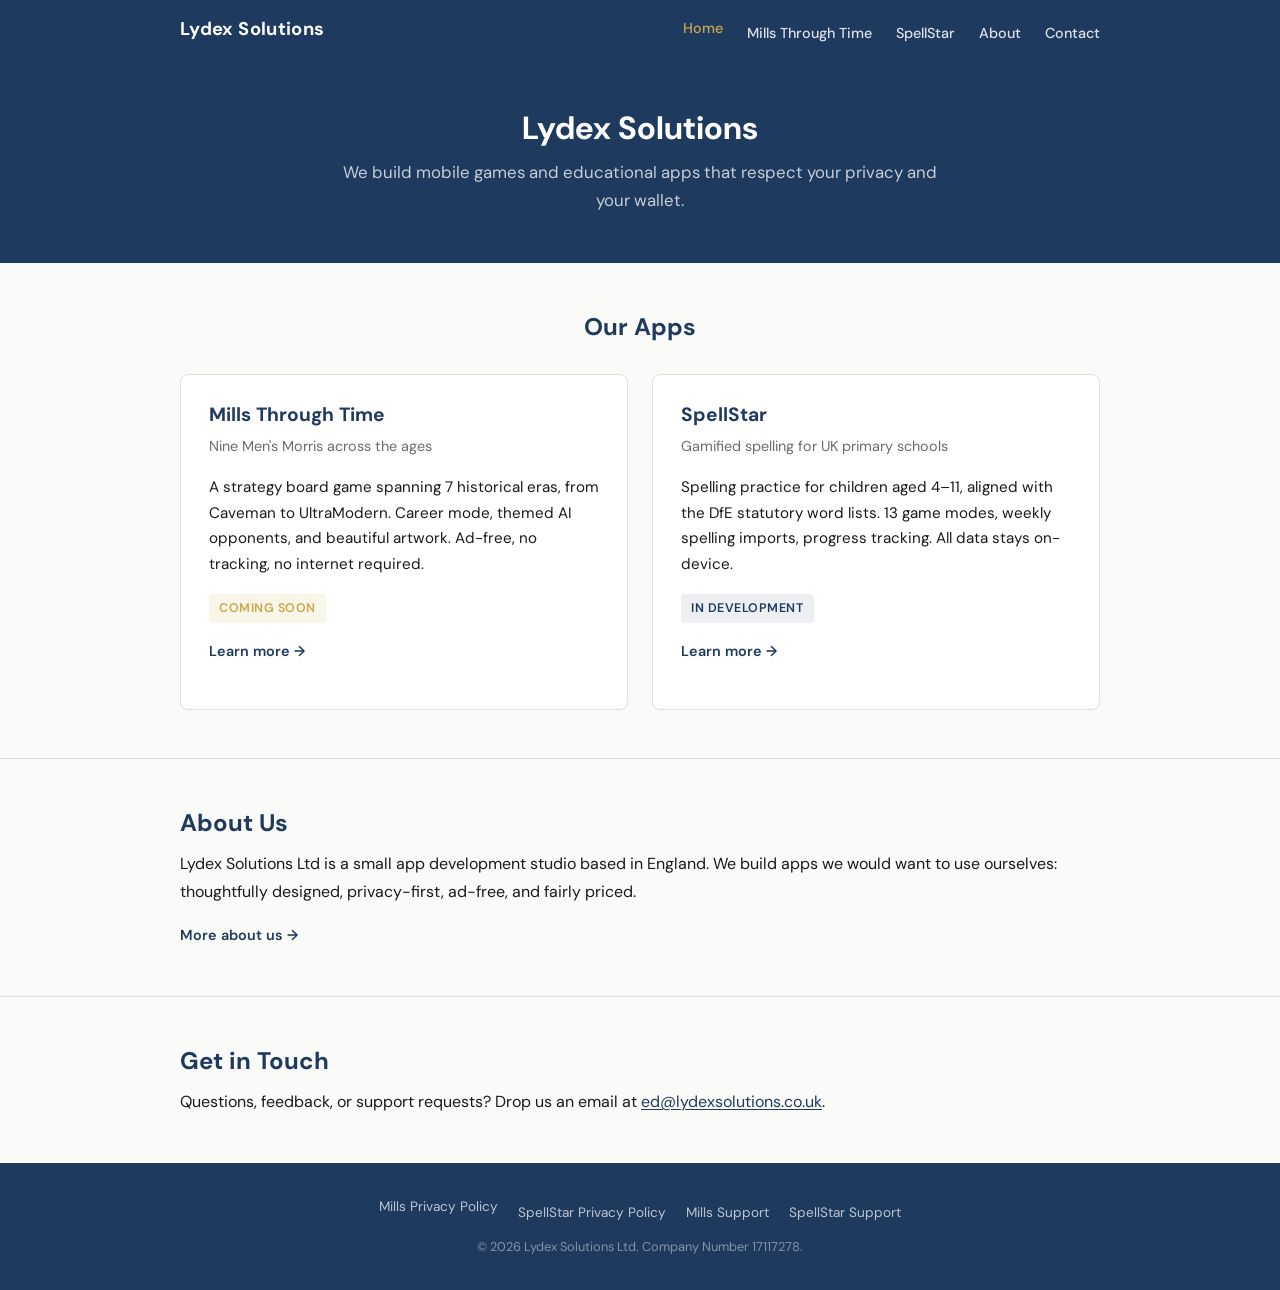
==== index.html @ fcdf0c38 "complete website build" ====
<!DOCTYPE html>
<html lang="en">
<head>
    <meta charset="UTF-8">
    <meta name="viewport" content="width=device-width, initial-scale=1.0">
    <title>Lydex Solutions — Mobile Games &amp; Educational Apps</title>
    <meta name="description" content="Lydex Solutions builds mobile games and educational apps. Privacy-first, ad-free, fair pricing.">
    <link rel="icon" type="image/svg+xml" href="data:image/svg+xml,%3Csvg xmlns='http://www.w3.org/2000/svg' viewBox='0 0 32 32'%3E%3Crect width='32' height='32' rx='6' fill='%231E3A5F'/%3E%3Ctext x='8' y='24' font-family='sans-serif' font-size='22' font-weight='700' fill='%23C9A84C'%3EL%3C/text%3E%3C/svg%3E">
    <link rel="preconnect" href="https://fonts.googleapis.com">
    <link rel="preconnect" href="https://fonts.gstatic.com" crossorigin>
    <link href="https://fonts.googleapis.com/css2?family=DM+Sans:wght@400;500;600;700&display=swap" rel="stylesheet">
    <link rel="stylesheet" href="css/style.css">
</head>
<body>
    <header class="site-header">
        <div class="container header-inner">
            <a href="index.html" class="site-logo">Lydex Solutions</a>
            <button class="nav-toggle" aria-label="Toggle navigation" aria-expanded="false">
                <span></span><span></span><span></span>
            </button>
            <nav>
                <ul class="nav-links">
                    <li><a href="index.html" class="active">Home</a></li>
                    <li><a href="mills-through-time.html">Mills Through Time</a></li>
                    <li><a href="spellstar.html">SpellStar</a></li>
                    <li><a href="about.html">About</a></li>
                    <li><a href="contact.html">Contact</a></li>
                </ul>
            </nav>
        </div>
    </header>

    <main>
        <section class="page-hero">
            <div class="container">
                <h1>Lydex Solutions</h1>
                <p class="subtitle">We build mobile games and educational apps that respect your privacy and your wallet.</p>
            </div>
        </section>

        <section class="section">
            <div class="container">
                <h2 class="text-center mb-2">Our Apps</h2>
                <div class="app-cards">
                    <div class="app-card">
                        <h3>Mills Through Time</h3>
                        <p class="app-tagline">Nine Men's Morris across the ages</p>
                        <p>A strategy board game spanning 7 historical eras, from Caveman to UltraModern. Career mode, themed AI opponents, and beautiful artwork. Ad-free, no tracking, no internet required.</p>
                        <p>
                            <span class="badge badge--coming-soon">Coming Soon</span>
                        </p>
                        <p class="mt-1">
                            <a href="mills-through-time.html" class="link-arrow">Learn more</a>
                        </p>
                    </div>
                    <div class="app-card">
                        <h3>SpellStar</h3>
                        <p class="app-tagline">Gamified spelling for UK primary schools</p>
                        <p>Spelling practice for children aged 4&ndash;11, aligned with the DfE statutory word lists. 13 game modes, weekly spelling imports, progress tracking. All data stays on-device.</p>
                        <p>
                            <span class="badge badge--in-dev">In Development</span>
                        </p>
                        <p class="mt-1">
                            <a href="spellstar.html" class="link-arrow">Learn more</a>
                        </p>
                    </div>
                </div>
            </div>
        </section>

        <section class="section">
            <div class="container">
                <h2>About Us</h2>
                <p>Lydex Solutions Ltd is a small app development studio based in England. We build apps we would want to use ourselves: thoughtfully designed, privacy-first, ad-free, and fairly priced.</p>
                <p class="mt-1">
                    <a href="about.html" class="link-arrow">More about us</a>
                </p>
            </div>
        </section>

        <section class="section">
            <div class="container">
                <h2>Get in Touch</h2>
                <p>Questions, feedback, or support requests? Drop us an email at <a href="mailto:ed@lydexsolutions.co.uk">ed@lydexsolutions.co.uk</a>.</p>
            </div>
        </section>
    </main>

    <footer class="site-footer">
        <div class="container footer-inner">
            <ul class="footer-links">
                <li><a href="mills-privacy.html">Mills Privacy Policy</a></li>
                <li><a href="spellstar-privacy.html">SpellStar Privacy Policy</a></li>
                <li><a href="mills-support.html">Mills Support</a></li>
                <li><a href="spellstar-support.html">SpellStar Support</a></li>
            </ul>
            <p class="footer-copy">&copy; 2026 Lydex Solutions Ltd. Company Number 17117278.</p>
        </div>
    </footer>

    <script>
        document.querySelector('.nav-toggle').addEventListener('click', function () {
            this.classList.toggle('open');
            this.setAttribute('aria-expanded', this.classList.contains('open'));
            document.querySelector('.nav-links').classList.toggle('open');
        });
    </script>
</body>
</html>
---- css/style.css ----
/* ===========================
   Lydex Solutions — Shared Stylesheet
   =========================== */

/* --- Reset & Base --- */
*, *::before, *::after {
    box-sizing: border-box;
    margin: 0;
    padding: 0;
}

:root {
    --navy: #1E3A5F;
    --gold: #C9A84C;
    --bg: #FAFAF8;
    --text: #1A1A1A;
    --muted: #6B6B6B;
    --border: #E2E0DB;
    --white: #FFFFFF;
    --gold-hover: #b8963f;
    --navy-light: #2a4d7a;
}

html {
    font-size: 16px;
    scroll-behavior: smooth;
}

body {
    font-family: 'DM Sans', sans-serif;
    background-color: var(--bg);
    color: var(--text);
    line-height: 1.7;
    min-height: 100vh;
    display: flex;
    flex-direction: column;
}

main {
    flex: 1;
}

img {
    max-width: 100%;
    height: auto;
    display: block;
}

a {
    color: var(--navy);
    text-decoration-thickness: 1px;
    text-underline-offset: 2px;
    transition: color 0.2s;
}

a:hover {
    color: var(--gold);
}

a:focus-visible {
    outline: 2px solid var(--gold);
    outline-offset: 2px;
    border-radius: 2px;
}

h1, h2, h3, h4 {
    line-height: 1.3;
    color: var(--navy);
}

h1 { font-size: 2rem; margin-bottom: 1rem; }
h2 { font-size: 1.5rem; margin-bottom: 0.75rem; }
h3 { font-size: 1.2rem; margin-bottom: 0.5rem; }

p + p {
    margin-top: 1rem;
}

ul, ol {
    padding-left: 1.5rem;
}

li + li {
    margin-top: 0.35rem;
}

/* --- Layout --- */
.container {
    width: 100%;
    max-width: 960px;
    margin: 0 auto;
    padding: 0 1.25rem;
}

.section {
    padding: 3rem 0;
}

.section + .section {
    border-top: 1px solid var(--border);
}

/* --- Header & Nav --- */
.site-header {
    background: var(--navy);
    padding: 0;
    position: sticky;
    top: 0;
    z-index: 100;
}

.header-inner {
    display: flex;
    align-items: center;
    justify-content: space-between;
    height: 60px;
}

.site-logo {
    color: var(--white);
    font-size: 1.15rem;
    font-weight: 700;
    text-decoration: none;
    letter-spacing: 0.02em;
}

.site-logo:hover {
    color: var(--gold);
}

.nav-links {
    display: flex;
    gap: 1.5rem;
    list-style: none;
    padding: 0;
}

.nav-links a {
    color: rgba(255, 255, 255, 0.85);
    text-decoration: none;
    font-size: 0.9rem;
    font-weight: 500;
    transition: color 0.2s;
}

.nav-links a:hover,
.nav-links a.active {
    color: var(--gold);
}

.nav-links a:focus-visible {
    outline: 2px solid var(--gold);
    outline-offset: 4px;
}

/* Hamburger */
.nav-toggle {
    display: none;
    background: none;
    border: none;
    cursor: pointer;
    padding: 0.5rem;
}

.nav-toggle span {
    display: block;
    width: 22px;
    height: 2px;
    background: var(--white);
    margin: 5px 0;
    transition: transform 0.3s, opacity 0.3s;
    border-radius: 1px;
}

/* Mobile nav */
@media (max-width: 700px) {
    .nav-toggle {
        display: block;
    }

    .nav-links {
        display: none;
        flex-direction: column;
        position: absolute;
        top: 60px;
        left: 0;
        right: 0;
        background: var(--navy);
        padding: 1rem 1.25rem 1.5rem;
        gap: 0;
        border-top: 1px solid rgba(255, 255, 255, 0.1);
    }

    .nav-links.open {
        display: flex;
    }

    .nav-links li {
        padding: 0.6rem 0;
        border-bottom: 1px solid rgba(255, 255, 255, 0.06);
    }

    .nav-links li:last-child {
        border-bottom: none;
    }

    .nav-links a {
        font-size: 1rem;
    }

    /* Hamburger animation */
    .nav-toggle.open span:nth-child(1) {
        transform: rotate(45deg) translate(5px, 5px);
    }
    .nav-toggle.open span:nth-child(2) {
        opacity: 0;
    }
    .nav-toggle.open span:nth-child(3) {
        transform: rotate(-45deg) translate(5px, -5px);
    }
}

/* --- Hero / Page Header --- */
.page-hero {
    background: var(--navy);
    color: var(--white);
    padding: 3rem 0;
    text-align: center;
}

.page-hero h1 {
    color: var(--white);
    font-size: 2rem;
    margin-bottom: 0.5rem;
}

.page-hero .subtitle {
    color: rgba(255, 255, 255, 0.75);
    font-size: 1.05rem;
    max-width: 600px;
    margin: 0 auto;
}

/* --- App Cards (Homepage) --- */
.app-cards {
    display: grid;
    grid-template-columns: 1fr;
    gap: 1.5rem;
}

@media (min-width: 600px) {
    .app-cards {
        grid-template-columns: 1fr 1fr;
    }
}

.app-card {
    background: var(--white);
    border: 1px solid var(--border);
    border-radius: 8px;
    padding: 1.75rem;
    transition: border-color 0.2s;
}

.app-card:hover {
    border-color: var(--gold);
}

.app-card h3 {
    margin-bottom: 0.4rem;
}

.app-card .app-tagline {
    color: var(--muted);
    font-size: 0.9rem;
    margin-bottom: 1rem;
}

.app-card p {
    font-size: 0.95rem;
    margin-bottom: 1rem;
}

.app-card .badge {
    display: inline-block;
    font-size: 0.78rem;
    font-weight: 600;
    padding: 0.25rem 0.65rem;
    border-radius: 4px;
    text-transform: uppercase;
    letter-spacing: 0.04em;
}

.badge--coming-soon {
    background: rgba(201, 168, 76, 0.12);
    color: var(--gold);
}

.badge--in-dev {
    background: rgba(30, 58, 95, 0.08);
    color: var(--navy);
}

/* --- Buttons / Links --- */
.btn {
    display: inline-block;
    padding: 0.6rem 1.25rem;
    border-radius: 6px;
    font-size: 0.9rem;
    font-weight: 600;
    text-decoration: none;
    transition: background 0.2s, color 0.2s;
}

.btn--primary {
    background: var(--navy);
    color: var(--white);
}

.btn--primary:hover {
    background: var(--navy-light);
    color: var(--white);
}

.btn--outline {
    background: transparent;
    color: var(--navy);
    border: 1.5px solid var(--navy);
}

.btn--outline:hover {
    background: var(--navy);
    color: var(--white);
}

.link-arrow {
    font-weight: 600;
    font-size: 0.9rem;
    text-decoration: none;
}

.link-arrow::after {
    content: ' \2192';
}

/* --- Feature List --- */
.feature-grid {
    display: grid;
    grid-template-columns: 1fr;
    gap: 1.25rem;
    margin-top: 1.5rem;
}

@media (min-width: 600px) {
    .feature-grid {
        grid-template-columns: 1fr 1fr;
    }
}

.feature-item {
    background: var(--white);
    border: 1px solid var(--border);
    border-radius: 6px;
    padding: 1.25rem;
}

.feature-item h3 {
    font-size: 1rem;
    margin-bottom: 0.3rem;
}

.feature-item p {
    font-size: 0.9rem;
    color: var(--muted);
}

/* --- Info Box --- */
.info-box {
    background: var(--white);
    border-left: 3px solid var(--gold);
    padding: 1.25rem 1.5rem;
    border-radius: 0 6px 6px 0;
    margin: 1.5rem 0;
}

.info-box p {
    font-size: 0.95rem;
}

/* --- Policy / Legal --- */
.policy-content h2 {
    margin-top: 2rem;
    font-size: 1.3rem;
}

.policy-content h2:first-child {
    margin-top: 0;
}

.policy-content p,
.policy-content ul {
    margin-top: 0.75rem;
}

/* --- Footer --- */
.site-footer {
    background: var(--navy);
    color: rgba(255, 255, 255, 0.7);
    padding: 2rem 0;
    font-size: 0.85rem;
    margin-top: auto;
}

.footer-inner {
    display: flex;
    flex-direction: column;
    gap: 0.75rem;
    align-items: center;
    text-align: center;
}

.footer-links {
    display: flex;
    gap: 1.25rem;
    flex-wrap: wrap;
    justify-content: center;
    list-style: none;
    padding: 0;
}

.footer-links a {
    color: rgba(255, 255, 255, 0.7);
    text-decoration: none;
    font-size: 0.85rem;
}

.footer-links a:hover {
    color: var(--gold);
}

.footer-copy {
    color: rgba(255, 255, 255, 0.45);
    font-size: 0.8rem;
}

/* --- Utility --- */
.text-center { text-align: center; }
.text-muted { color: var(--muted); }
.mt-1 { margin-top: 1rem; }
.mt-2 { margin-top: 2rem; }
.mb-1 { margin-bottom: 1rem; }
.mb-2 { margin-bottom: 2rem; }

/* --- Print --- */
@media print {
    .site-header, .site-footer, .nav-toggle { display: none; }
    body { background: white; color: black; }
    a { color: black; text-decoration: underline; }
}
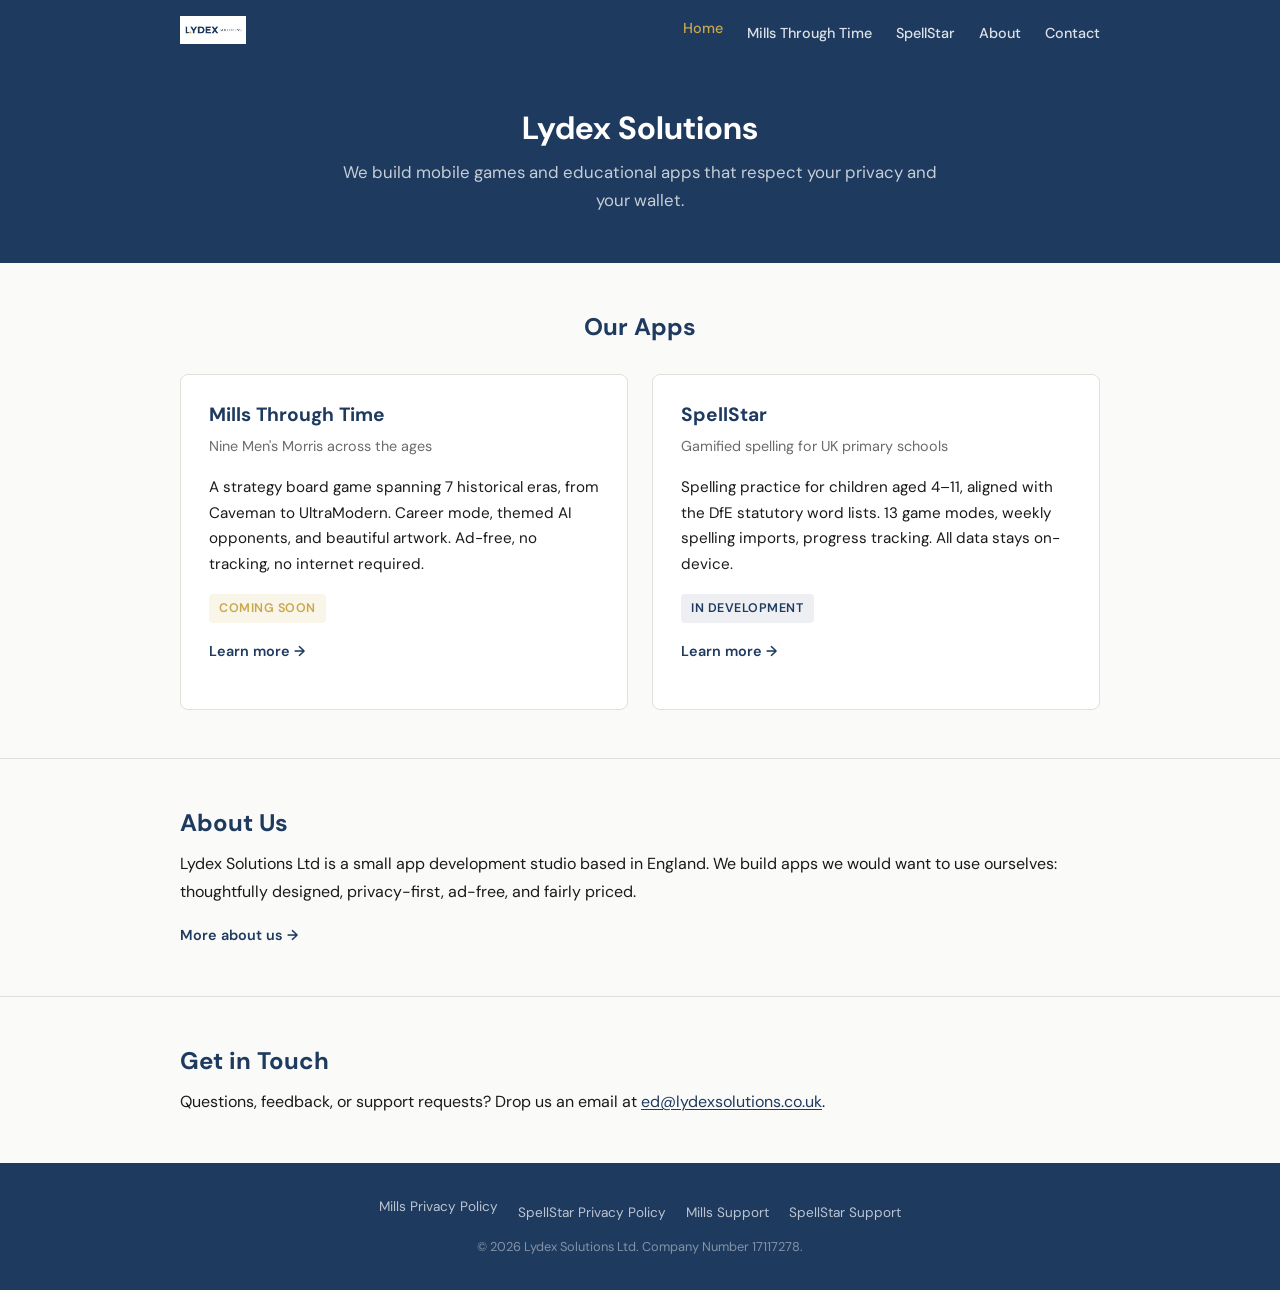
==== commit 9224ff45: "Add company logo to header across all pages Replace text "Lydex Solutions" in nav header with logo i" ====
--- a/index.html
+++ b/index.html
@@ -14,7 +14,7 @@
 <body>
     <header class="site-header">
         <div class="container header-inner">
-            <a href="index.html" class="site-logo">Lydex Solutions</a>
+            <a href="index.html" class="site-logo"><img src="images/logo.jpg" alt="Lydex Solutions" height="28"></a>
             <button class="nav-toggle" aria-label="Toggle navigation" aria-expanded="false">
                 <span></span><span></span><span></span>
             </button>
--- a/css/style.css
+++ b/css/style.css
@@ -117,15 +117,14 @@
 }
 
 .site-logo {
-    color: var(--white);
-    font-size: 1.15rem;
-    font-weight: 700;
+    display: flex;
+    align-items: center;
     text-decoration: none;
-    letter-spacing: 0.02em;
-}
-
-.site-logo:hover {
-    color: var(--gold);
+}
+
+.site-logo img {
+    height: 28px;
+    width: auto;
 }
 
 .nav-links {
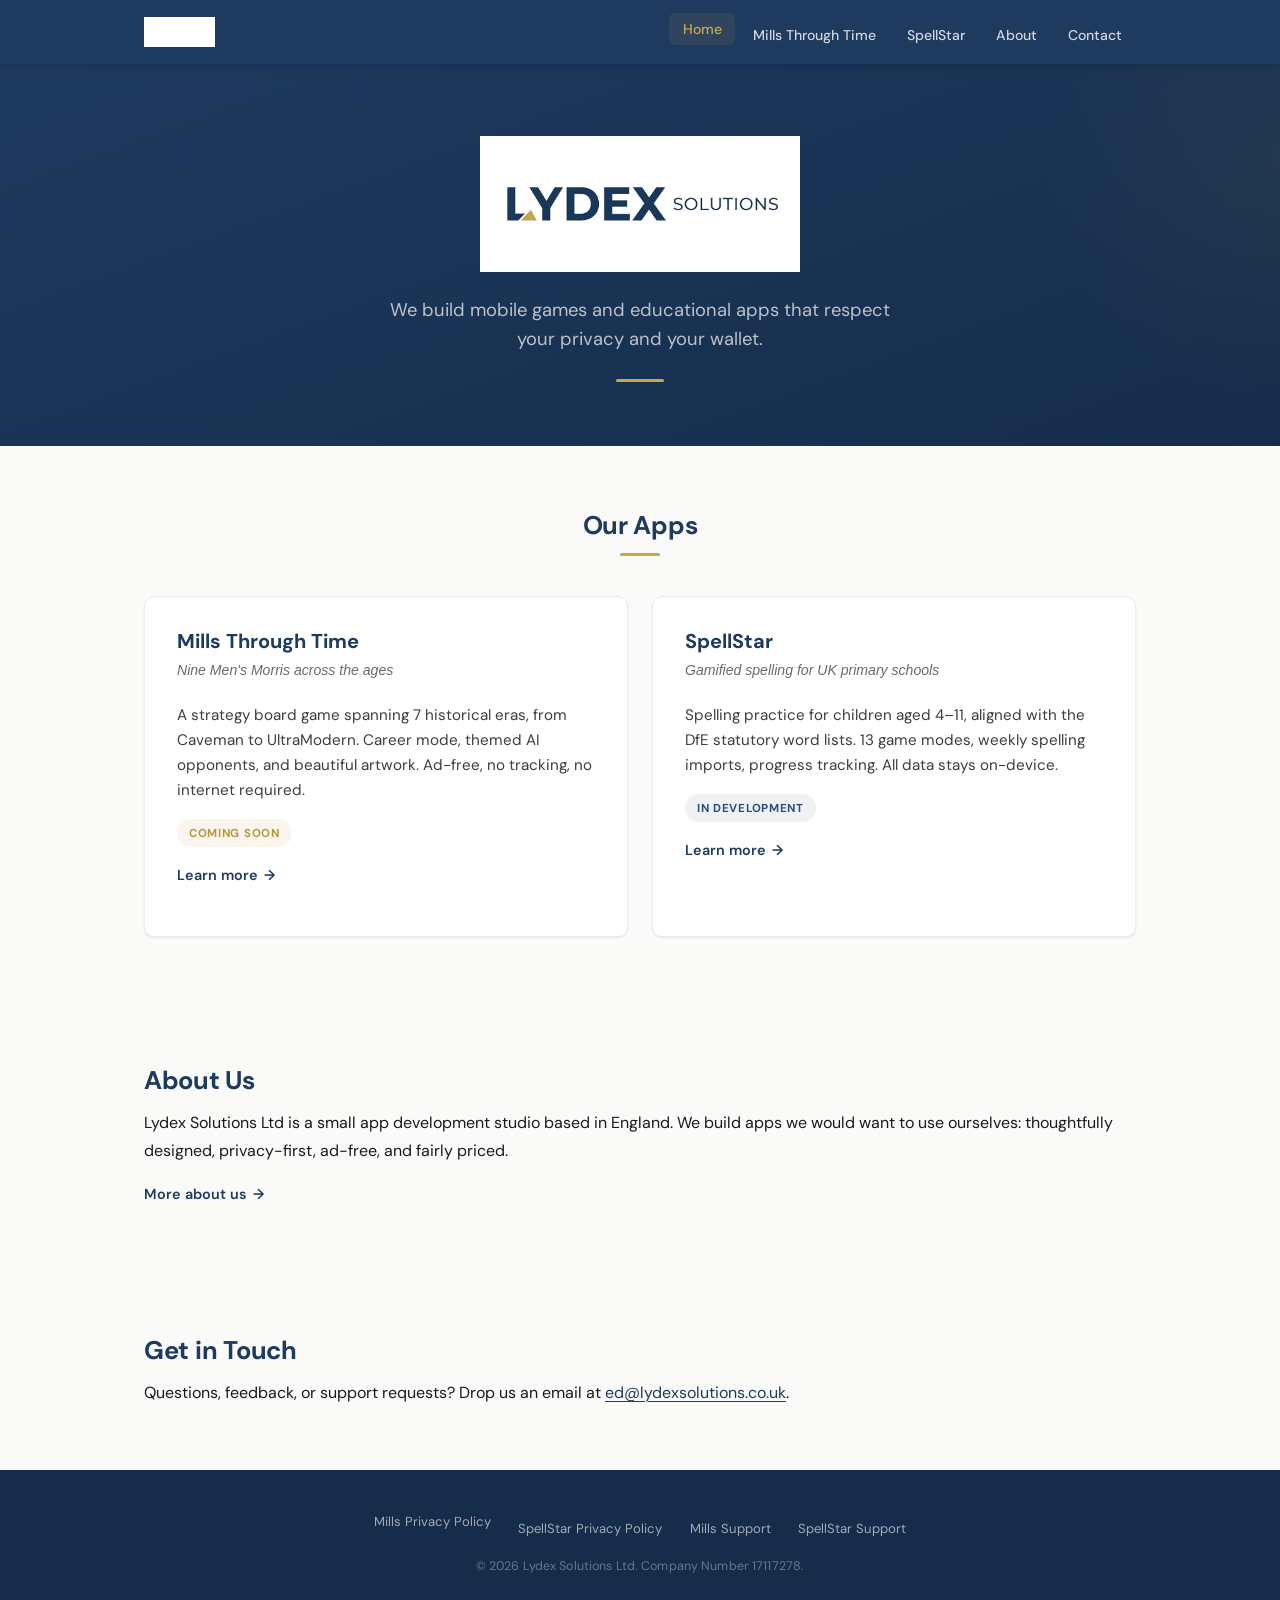
==== commit 84213a48: "Redesign site: fix logo sizing, refresh entire CSS - Fix logo overflow: constrain header logo to 30p" ====
--- a/index.html
+++ b/index.html
@@ -31,16 +31,20 @@
     </header>
 
     <main>
-        <section class="page-hero">
+        <section class="page-hero home-hero">
             <div class="container">
-                <h1>Lydex Solutions</h1>
+                <img src="images/logo.jpg" alt="Lydex Solutions" class="hero-logo">
                 <p class="subtitle">We build mobile games and educational apps that respect your privacy and your wallet.</p>
+                <hr class="hero-divider">
             </div>
         </section>
 
         <section class="section">
             <div class="container">
-                <h2 class="text-center mb-2">Our Apps</h2>
+                <div class="section-header">
+                    <h2>Our Apps</h2>
+                    <div class="accent-bar"></div>
+                </div>
                 <div class="app-cards">
                     <div class="app-card">
                         <h3>Mills Through Time</h3>
--- a/css/style.css
+++ b/css/style.css
@@ -1,5 +1,5 @@
 /* ===========================
-   Lydex Solutions — Shared Stylesheet
+   Lydex Solutions — Stylesheet
    =========================== */
 
 /* --- Reset & Base --- */
@@ -11,19 +11,32 @@
 
 :root {
     --navy: #1E3A5F;
+    --navy-dark: #152d4a;
+    --navy-light: #2a4d7a;
     --gold: #C9A84C;
+    --gold-soft: rgba(201, 168, 76, 0.10);
+    --gold-hover: #b8963f;
     --bg: #FAFAF8;
+    --bg-alt: #F4F3F0;
     --text: #1A1A1A;
+    --text-light: #3d3d3d;
     --muted: #6B6B6B;
     --border: #E2E0DB;
+    --border-light: #EDECEA;
     --white: #FFFFFF;
-    --gold-hover: #b8963f;
-    --navy-light: #2a4d7a;
+    --shadow-sm: 0 1px 3px rgba(0, 0, 0, 0.04), 0 1px 2px rgba(0, 0, 0, 0.06);
+    --shadow-md: 0 4px 12px rgba(0, 0, 0, 0.06), 0 2px 4px rgba(0, 0, 0, 0.04);
+    --shadow-lg: 0 12px 32px rgba(0, 0, 0, 0.08), 0 4px 8px rgba(0, 0, 0, 0.04);
+    --radius-sm: 6px;
+    --radius-md: 10px;
+    --radius-lg: 16px;
 }
 
 html {
     font-size: 16px;
     scroll-behavior: smooth;
+    -webkit-font-smoothing: antialiased;
+    -moz-osx-font-smoothing: grayscale;
 }
 
 body {
@@ -42,15 +55,14 @@
 
 img {
     max-width: 100%;
-    height: auto;
     display: block;
 }
 
 a {
     color: var(--navy);
     text-decoration-thickness: 1px;
-    text-underline-offset: 2px;
-    transition: color 0.2s;
+    text-underline-offset: 3px;
+    transition: color 0.2s ease;
 }
 
 a:hover {
@@ -59,45 +71,39 @@
 
 a:focus-visible {
     outline: 2px solid var(--gold);
-    outline-offset: 2px;
+    outline-offset: 3px;
     border-radius: 2px;
 }
 
 h1, h2, h3, h4 {
-    line-height: 1.3;
+    line-height: 1.25;
     color: var(--navy);
-}
-
-h1 { font-size: 2rem; margin-bottom: 1rem; }
-h2 { font-size: 1.5rem; margin-bottom: 0.75rem; }
-h3 { font-size: 1.2rem; margin-bottom: 0.5rem; }
-
-p + p {
-    margin-top: 1rem;
-}
-
-ul, ol {
-    padding-left: 1.5rem;
-}
-
-li + li {
-    margin-top: 0.35rem;
-}
+    font-weight: 700;
+}
+
+h1 { font-size: 2.25rem; margin-bottom: 1rem; letter-spacing: -0.02em; }
+h2 { font-size: 1.6rem; margin-bottom: 0.75rem; letter-spacing: -0.01em; }
+h3 { font-size: 1.15rem; margin-bottom: 0.5rem; }
+
+p + p { margin-top: 1rem; }
+
+ul, ol { padding-left: 1.5rem; }
+li + li { margin-top: 0.4rem; }
 
 /* --- Layout --- */
 .container {
     width: 100%;
-    max-width: 960px;
+    max-width: 1040px;
     margin: 0 auto;
-    padding: 0 1.25rem;
+    padding: 0 1.5rem;
 }
 
 .section {
-    padding: 3rem 0;
-}
-
-.section + .section {
-    border-top: 1px solid var(--border);
+    padding: 4rem 0;
+}
+
+.section--alt {
+    background: var(--bg-alt);
 }
 
 /* --- Header & Nav --- */
@@ -107,49 +113,61 @@
     position: sticky;
     top: 0;
     z-index: 100;
+    box-shadow: 0 2px 8px rgba(0, 0, 0, 0.15);
 }
 
 .header-inner {
     display: flex;
     align-items: center;
     justify-content: space-between;
-    height: 60px;
+    height: 64px;
 }
 
 .site-logo {
     display: flex;
     align-items: center;
     text-decoration: none;
+    flex-shrink: 0;
 }
 
 .site-logo img {
-    height: 28px;
+    height: 30px;
     width: auto;
+    display: block;
+    filter: brightness(0) invert(1);
 }
 
 .nav-links {
     display: flex;
-    gap: 1.5rem;
+    gap: 0.25rem;
     list-style: none;
     padding: 0;
+    margin: 0;
 }
 
 .nav-links a {
-    color: rgba(255, 255, 255, 0.85);
+    color: rgba(255, 255, 255, 0.8);
     text-decoration: none;
-    font-size: 0.9rem;
+    font-size: 0.88rem;
     font-weight: 500;
-    transition: color 0.2s;
-}
-
-.nav-links a:hover,
+    padding: 0.45rem 0.85rem;
+    border-radius: var(--radius-sm);
+    transition: color 0.2s, background 0.2s;
+}
+
+.nav-links a:hover {
+    color: var(--white);
+    background: rgba(255, 255, 255, 0.08);
+}
+
 .nav-links a.active {
     color: var(--gold);
+    background: rgba(201, 168, 76, 0.1);
 }
 
 .nav-links a:focus-visible {
     outline: 2px solid var(--gold);
-    outline-offset: 4px;
+    outline-offset: 2px;
 }
 
 /* Hamburger */
@@ -159,6 +177,12 @@
     border: none;
     cursor: pointer;
     padding: 0.5rem;
+    border-radius: var(--radius-sm);
+    transition: background 0.2s;
+}
+
+.nav-toggle:hover {
+    background: rgba(255, 255, 255, 0.1);
 }
 
 .nav-toggle span {
@@ -172,7 +196,7 @@
 }
 
 /* Mobile nav */
-@media (max-width: 700px) {
+@media (max-width: 720px) {
     .nav-toggle {
         display: block;
     }
@@ -181,13 +205,14 @@
         display: none;
         flex-direction: column;
         position: absolute;
-        top: 60px;
+        top: 64px;
         left: 0;
         right: 0;
-        background: var(--navy);
-        padding: 1rem 1.25rem 1.5rem;
+        background: var(--navy-dark);
+        padding: 0.75rem 1rem 1rem;
         gap: 0;
-        border-top: 1px solid rgba(255, 255, 255, 0.1);
+        border-top: 1px solid rgba(255, 255, 255, 0.08);
+        box-shadow: 0 8px 24px rgba(0, 0, 0, 0.2);
     }
 
     .nav-links.open {
@@ -195,8 +220,7 @@
     }
 
     .nav-links li {
-        padding: 0.6rem 0;
-        border-bottom: 1px solid rgba(255, 255, 255, 0.06);
+        border-bottom: 1px solid rgba(255, 255, 255, 0.04);
     }
 
     .nav-links li:last-child {
@@ -204,10 +228,11 @@
     }
 
     .nav-links a {
-        font-size: 1rem;
-    }
-
-    /* Hamburger animation */
+        font-size: 0.95rem;
+        padding: 0.75rem 0.85rem;
+        border-radius: var(--radius-sm);
+    }
+
     .nav-toggle.open span:nth-child(1) {
         transform: rotate(45deg) translate(5px, 5px);
     }
@@ -221,23 +246,66 @@
 
 /* --- Hero / Page Header --- */
 .page-hero {
-    background: var(--navy);
+    background: linear-gradient(160deg, var(--navy) 0%, var(--navy-dark) 100%);
     color: var(--white);
-    padding: 3rem 0;
+    padding: 3.5rem 0;
     text-align: center;
+    position: relative;
+    overflow: hidden;
+}
+
+.page-hero::before {
+    content: '';
+    position: absolute;
+    top: -40%;
+    right: -20%;
+    width: 500px;
+    height: 500px;
+    background: radial-gradient(circle, rgba(201, 168, 76, 0.06) 0%, transparent 70%);
+    pointer-events: none;
 }
 
 .page-hero h1 {
     color: var(--white);
-    font-size: 2rem;
-    margin-bottom: 0.5rem;
+    font-size: 2.25rem;
+    margin-bottom: 0.75rem;
+    position: relative;
 }
 
 .page-hero .subtitle {
-    color: rgba(255, 255, 255, 0.75);
-    font-size: 1.05rem;
-    max-width: 600px;
+    color: rgba(255, 255, 255, 0.7);
+    font-size: 1.1rem;
+    max-width: 560px;
     margin: 0 auto;
+    line-height: 1.6;
+    position: relative;
+}
+
+/* Homepage hero — with logo */
+.home-hero {
+    padding: 4.5rem 0 4rem;
+}
+
+.home-hero .hero-logo {
+    height: auto;
+    width: 320px;
+    max-width: 80%;
+    margin: 0 auto 1.5rem;
+    display: block;
+}
+
+.home-hero .subtitle {
+    font-size: 1.15rem;
+    max-width: 520px;
+}
+
+.hero-divider {
+    width: 48px;
+    height: 3px;
+    background: var(--gold);
+    border: none;
+    border-radius: 2px;
+    margin: 1.5rem auto 0;
 }
 
 /* --- App Cards (Homepage) --- */
@@ -247,7 +315,7 @@
     gap: 1.5rem;
 }
 
-@media (min-width: 600px) {
+@media (min-width: 640px) {
     .app-cards {
         grid-template-columns: 1fr 1fr;
     }
@@ -255,79 +323,141 @@
 
 .app-card {
     background: var(--white);
-    border: 1px solid var(--border);
-    border-radius: 8px;
-    padding: 1.75rem;
-    transition: border-color 0.2s;
+    border: 1px solid var(--border-light);
+    border-radius: var(--radius-md);
+    padding: 2rem;
+    box-shadow: var(--shadow-sm);
+    transition: box-shadow 0.25s ease, border-color 0.25s ease, transform 0.25s ease;
+    position: relative;
 }
 
 .app-card:hover {
+    box-shadow: var(--shadow-md);
     border-color: var(--gold);
+    transform: translateY(-2px);
+}
+
+.app-card::before {
+    content: '';
+    position: absolute;
+    top: 0;
+    left: 0;
+    right: 0;
+    height: 3px;
+    border-radius: var(--radius-md) var(--radius-md) 0 0;
+    opacity: 0;
+    transition: opacity 0.25s ease;
+}
+
+.app-card:hover::before {
+    opacity: 1;
+}
+
+.app-card:first-child::before {
+    background: var(--gold);
+}
+
+.app-card:last-child::before {
+    background: var(--navy);
 }
 
 .app-card h3 {
-    margin-bottom: 0.4rem;
+    font-size: 1.25rem;
+    margin-bottom: 0.3rem;
 }
 
 .app-card .app-tagline {
     color: var(--muted);
-    font-size: 0.9rem;
-    margin-bottom: 1rem;
+    font-size: 0.88rem;
+    margin-bottom: 1.25rem;
+    font-style: italic;
 }
 
 .app-card p {
     font-size: 0.95rem;
+    color: var(--text-light);
     margin-bottom: 1rem;
+    line-height: 1.65;
 }
 
 .app-card .badge {
     display: inline-block;
-    font-size: 0.78rem;
-    font-weight: 600;
-    padding: 0.25rem 0.65rem;
-    border-radius: 4px;
+    font-size: 0.72rem;
+    font-weight: 700;
+    padding: 0.3rem 0.75rem;
+    border-radius: 20px;
     text-transform: uppercase;
-    letter-spacing: 0.04em;
+    letter-spacing: 0.06em;
 }
 
 .badge--coming-soon {
-    background: rgba(201, 168, 76, 0.12);
-    color: var(--gold);
+    background: var(--gold-soft);
+    color: var(--gold-hover);
 }
 
 .badge--in-dev {
-    background: rgba(30, 58, 95, 0.08);
-    color: var(--navy);
+    background: rgba(30, 58, 95, 0.07);
+    color: var(--navy-light);
+}
+
+/* --- Section Headers --- */
+.section-header {
+    text-align: center;
+    margin-bottom: 2.5rem;
+}
+
+.section-header h2 {
+    margin-bottom: 0.5rem;
+}
+
+.section-header p {
+    color: var(--muted);
+    font-size: 1rem;
+    max-width: 480px;
+    margin: 0 auto;
+}
+
+.section-header .accent-bar {
+    width: 40px;
+    height: 3px;
+    background: var(--gold);
+    border-radius: 2px;
+    margin: 0.75rem auto 0;
 }
 
 /* --- Buttons / Links --- */
 .btn {
     display: inline-block;
-    padding: 0.6rem 1.25rem;
-    border-radius: 6px;
+    padding: 0.65rem 1.4rem;
+    border-radius: var(--radius-sm);
     font-size: 0.9rem;
     font-weight: 600;
     text-decoration: none;
-    transition: background 0.2s, color 0.2s;
+    transition: all 0.2s ease;
+    cursor: pointer;
 }
 
 .btn--primary {
     background: var(--navy);
     color: var(--white);
+    box-shadow: 0 2px 4px rgba(30, 58, 95, 0.2);
 }
 
 .btn--primary:hover {
     background: var(--navy-light);
     color: var(--white);
+    box-shadow: 0 4px 8px rgba(30, 58, 95, 0.25);
+    transform: translateY(-1px);
 }
 
 .btn--outline {
     background: transparent;
     color: var(--navy);
-    border: 1.5px solid var(--navy);
+    border: 1.5px solid var(--border);
 }
 
 .btn--outline:hover {
+    border-color: var(--navy);
     background: var(--navy);
     color: var(--white);
 }
@@ -336,41 +466,70 @@
     font-weight: 600;
     font-size: 0.9rem;
     text-decoration: none;
+    color: var(--navy);
+    transition: color 0.2s, gap 0.2s;
+    display: inline-flex;
+    align-items: center;
+    gap: 0.35rem;
 }
 
 .link-arrow::after {
-    content: ' \2192';
+    content: '\2192';
+    transition: transform 0.2s;
+}
+
+.link-arrow:hover {
+    color: var(--gold);
+}
+
+.link-arrow:hover::after {
+    transform: translateX(3px);
 }
 
 /* --- Feature List --- */
 .feature-grid {
     display: grid;
     grid-template-columns: 1fr;
-    gap: 1.25rem;
+    gap: 1rem;
     margin-top: 1.5rem;
 }
 
-@media (min-width: 600px) {
+@media (min-width: 640px) {
     .feature-grid {
         grid-template-columns: 1fr 1fr;
     }
 }
 
+@media (min-width: 860px) {
+    .feature-grid--three {
+        grid-template-columns: 1fr 1fr 1fr;
+    }
+}
+
 .feature-item {
     background: var(--white);
-    border: 1px solid var(--border);
-    border-radius: 6px;
-    padding: 1.25rem;
+    border: 1px solid var(--border-light);
+    border-radius: var(--radius-md);
+    padding: 1.5rem;
+    box-shadow: var(--shadow-sm);
+    transition: box-shadow 0.2s, transform 0.2s;
+}
+
+.feature-item:hover {
+    box-shadow: var(--shadow-md);
+    transform: translateY(-1px);
 }
 
 .feature-item h3 {
     font-size: 1rem;
-    margin-bottom: 0.3rem;
+    margin-bottom: 0.4rem;
+    color: var(--navy);
 }
 
 .feature-item p {
     font-size: 0.9rem;
     color: var(--muted);
+    line-height: 1.6;
 }
 
 /* --- Info Box --- */
@@ -378,34 +537,51 @@
     background: var(--white);
     border-left: 3px solid var(--gold);
     padding: 1.25rem 1.5rem;
-    border-radius: 0 6px 6px 0;
+    border-radius: 0 var(--radius-sm) var(--radius-sm) 0;
     margin: 1.5rem 0;
+    box-shadow: var(--shadow-sm);
 }
 
 .info-box p {
     font-size: 0.95rem;
+    line-height: 1.6;
 }
 
 /* --- Policy / Legal --- */
 .policy-content h2 {
-    margin-top: 2rem;
-    font-size: 1.3rem;
+    margin-top: 2.5rem;
+    padding-top: 2rem;
+    border-top: 1px solid var(--border-light);
+    font-size: 1.25rem;
 }
 
 .policy-content h2:first-child {
     margin-top: 0;
+    padding-top: 0;
+    border-top: none;
+}
+
+.policy-content h3 {
+    margin-top: 1.75rem;
+    font-size: 1.05rem;
+    color: var(--navy);
 }
 
 .policy-content p,
 .policy-content ul {
     margin-top: 0.75rem;
+    color: var(--text-light);
+}
+
+.policy-content strong {
+    color: var(--text);
 }
 
 /* --- Footer --- */
 .site-footer {
-    background: var(--navy);
-    color: rgba(255, 255, 255, 0.7);
-    padding: 2rem 0;
+    background: var(--navy-dark);
+    color: rgba(255, 255, 255, 0.65);
+    padding: 2.5rem 0;
     font-size: 0.85rem;
     margin-top: auto;
 }
@@ -413,14 +589,14 @@
 .footer-inner {
     display: flex;
     flex-direction: column;
-    gap: 0.75rem;
+    gap: 1rem;
     align-items: center;
     text-align: center;
 }
 
 .footer-links {
     display: flex;
-    gap: 1.25rem;
+    gap: 0.5rem;
     flex-wrap: wrap;
     justify-content: center;
     list-style: none;
@@ -428,18 +604,23 @@
 }
 
 .footer-links a {
-    color: rgba(255, 255, 255, 0.7);
+    color: rgba(255, 255, 255, 0.6);
     text-decoration: none;
-    font-size: 0.85rem;
+    font-size: 0.82rem;
+    padding: 0.3rem 0.6rem;
+    border-radius: var(--radius-sm);
+    transition: color 0.2s, background 0.2s;
 }
 
 .footer-links a:hover {
     color: var(--gold);
+    background: rgba(255, 255, 255, 0.05);
 }
 
 .footer-copy {
-    color: rgba(255, 255, 255, 0.45);
-    font-size: 0.8rem;
+    color: rgba(255, 255, 255, 0.35);
+    font-size: 0.78rem;
+    letter-spacing: 0.01em;
 }
 
 /* --- Utility --- */
@@ -455,4 +636,6 @@
     .site-header, .site-footer, .nav-toggle { display: none; }
     body { background: white; color: black; }
     a { color: black; text-decoration: underline; }
-}
+    .page-hero { background: white; color: black; padding: 1rem 0; }
+    .page-hero h1, .page-hero .subtitle { color: black; }
+}
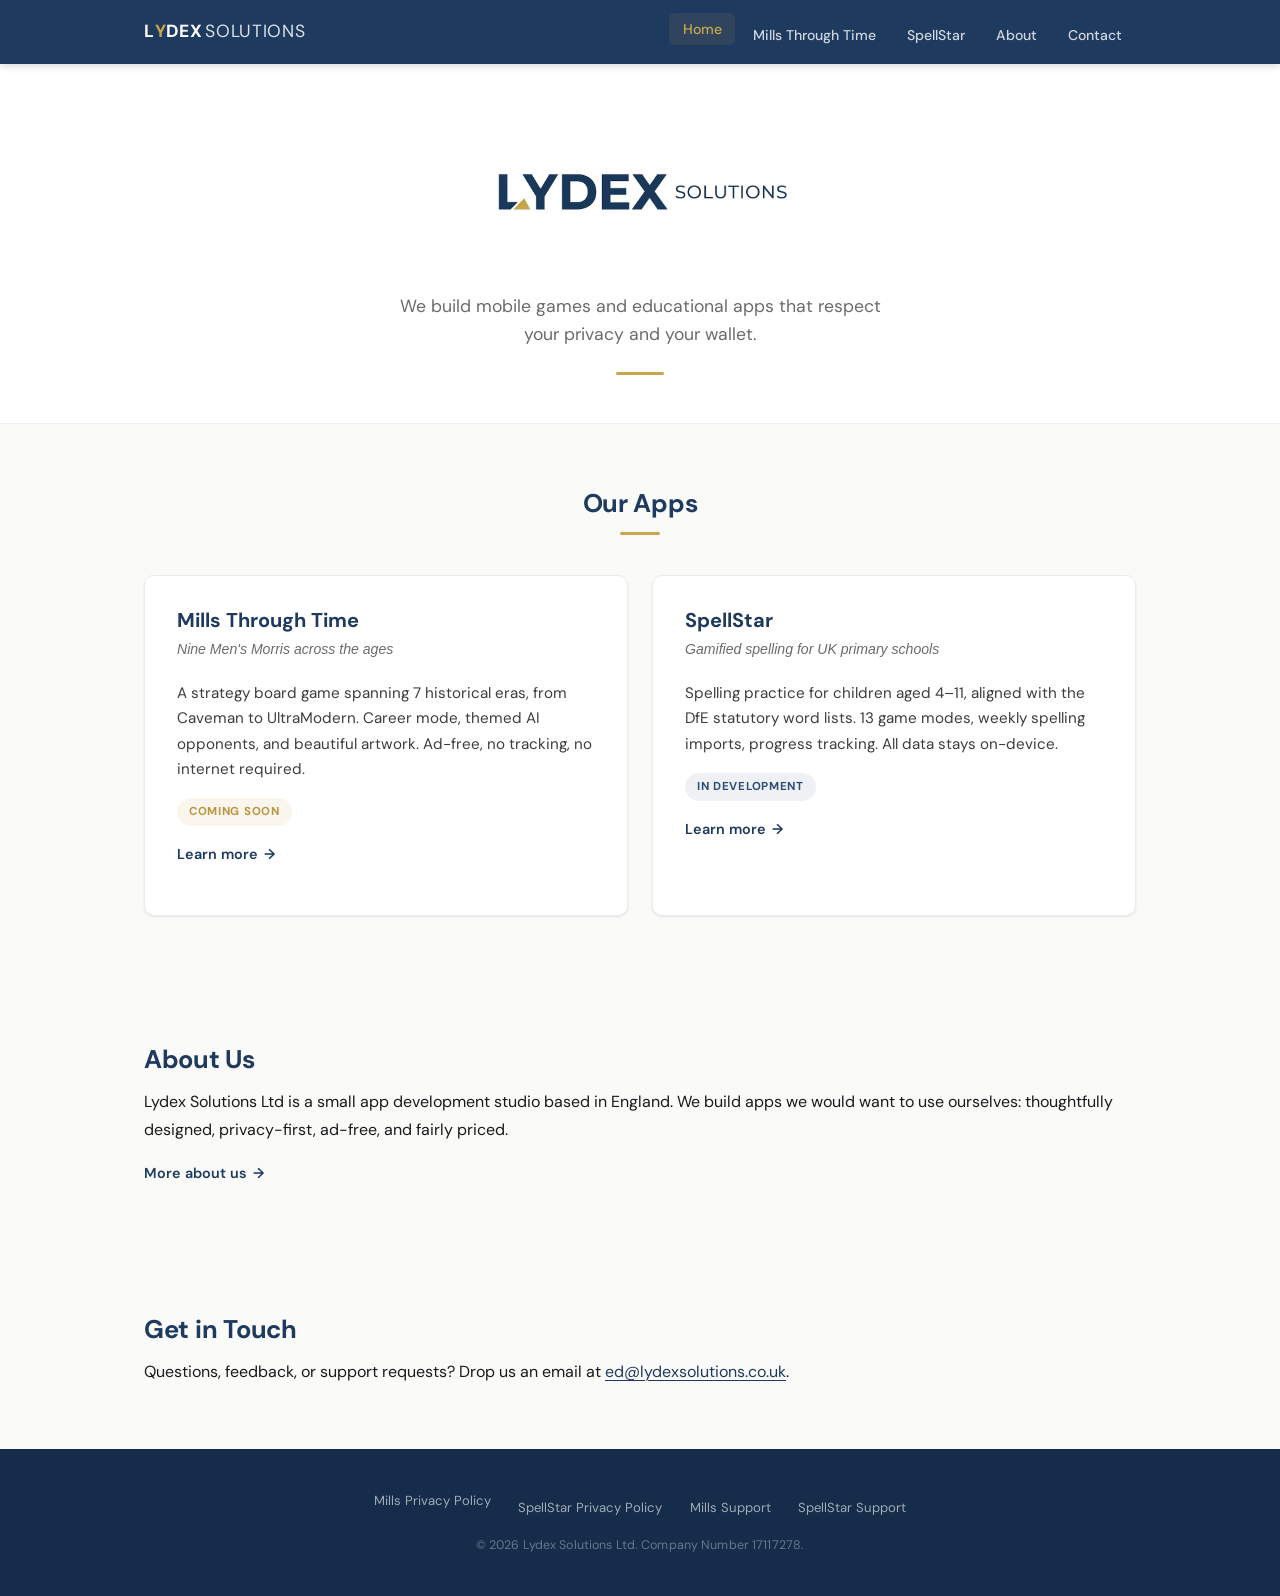
==== commit 2050da71: "Fix header logo and homepage hero - Header: replace JPG image with styled text logo (JPG white   bac" ====
--- a/index.html
+++ b/index.html
@@ -14,7 +14,7 @@
 <body>
     <header class="site-header">
         <div class="container header-inner">
-            <a href="index.html" class="site-logo"><img src="images/logo.jpg" alt="Lydex Solutions" height="28"></a>
+            <a href="index.html" class="site-logo">L<span class="logo-accent">Y</span>DEX <span style="font-weight:400;opacity:0.85;margin-left:0.15em">SOLUTIONS</span></a>
             <button class="nav-toggle" aria-label="Toggle navigation" aria-expanded="false">
                 <span></span><span></span><span></span>
             </button>
--- a/css/style.css
+++ b/css/style.css
@@ -128,13 +128,18 @@
     align-items: center;
     text-decoration: none;
     flex-shrink: 0;
-}
-
-.site-logo img {
-    height: 30px;
-    width: auto;
-    display: block;
-    filter: brightness(0) invert(1);
+    color: var(--white);
+    font-size: 1.1rem;
+    font-weight: 700;
+    letter-spacing: 0.04em;
+}
+
+.site-logo:hover {
+    color: var(--gold);
+}
+
+.site-logo .logo-accent {
+    color: var(--gold);
 }
 
 .nav-links {
@@ -281,22 +286,29 @@
     position: relative;
 }
 
-/* Homepage hero — with logo */
+/* Homepage hero — with logo on light background */
 .home-hero {
-    padding: 4.5rem 0 4rem;
+    background: var(--white);
+    padding: 3.5rem 0 3rem;
+    border-bottom: 1px solid var(--border-light);
+}
+
+.home-hero::before {
+    display: none;
 }
 
 .home-hero .hero-logo {
     height: auto;
-    width: 320px;
-    max-width: 80%;
-    margin: 0 auto 1.5rem;
+    width: 340px;
+    max-width: 75%;
+    margin: 0 auto 1.75rem;
     display: block;
 }
 
 .home-hero .subtitle {
-    font-size: 1.15rem;
+    font-size: 1.1rem;
     max-width: 520px;
+    color: var(--muted);
 }
 
 .hero-divider {
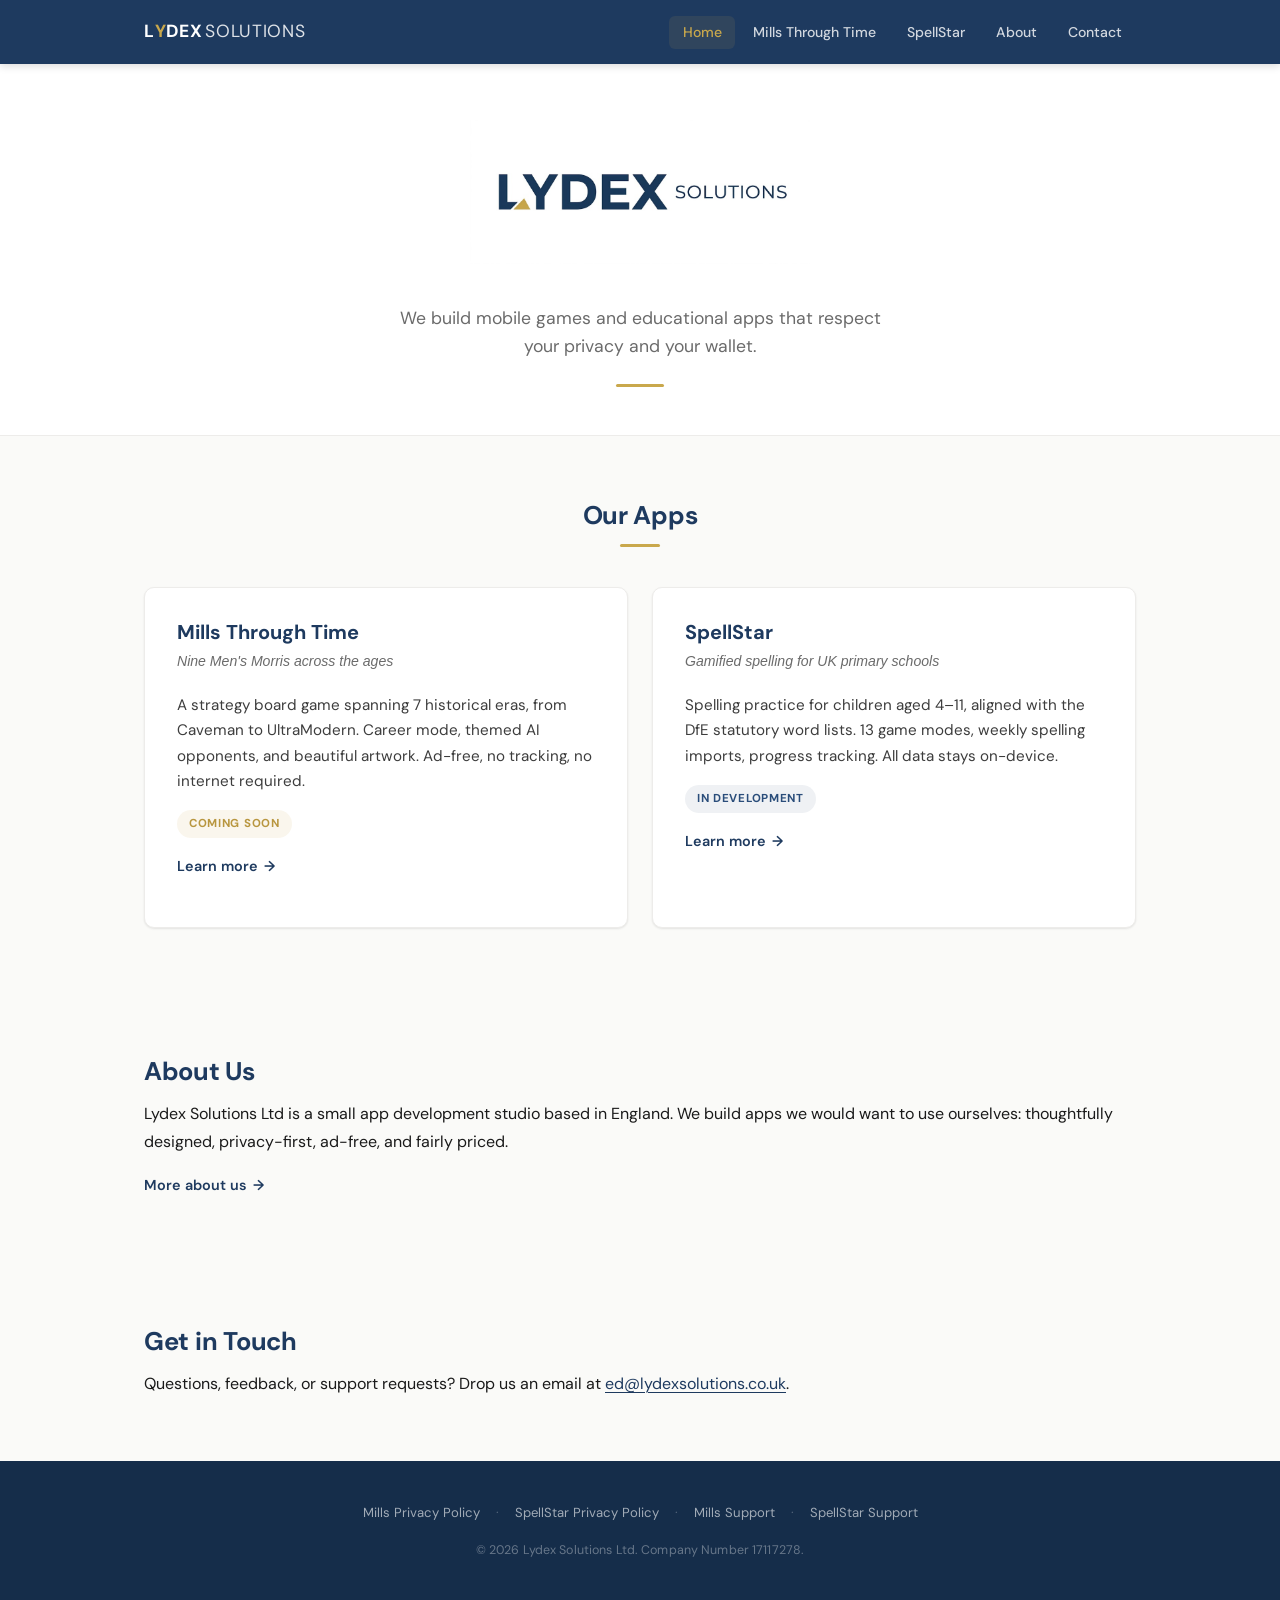
==== commit 268449f0: "Clean URLs, SEO, and 404 page - Add .htaccess: strip .html extensions, redirect index.html to /,   f" ====
--- a/index.html
+++ b/index.html
@@ -5,26 +5,32 @@
     <meta name="viewport" content="width=device-width, initial-scale=1.0">
     <title>Lydex Solutions — Mobile Games &amp; Educational Apps</title>
     <meta name="description" content="Lydex Solutions builds mobile games and educational apps. Privacy-first, ad-free, fair pricing.">
+    <link rel="canonical" href="https://lydexsolutions.co.uk/">
+    <meta property="og:type" content="website">
+    <meta property="og:site_name" content="Lydex Solutions">
+    <meta property="og:title" content="Lydex Solutions — Mobile Games &amp; Educational Apps">
+    <meta property="og:description" content="Lydex Solutions builds mobile games and educational apps. Privacy-first, ad-free, fair pricing.">
+    <meta property="og:url" content="https://lydexsolutions.co.uk/">
     <link rel="icon" type="image/svg+xml" href="data:image/svg+xml,%3Csvg xmlns='http://www.w3.org/2000/svg' viewBox='0 0 32 32'%3E%3Crect width='32' height='32' rx='6' fill='%231E3A5F'/%3E%3Ctext x='8' y='24' font-family='sans-serif' font-size='22' font-weight='700' fill='%23C9A84C'%3EL%3C/text%3E%3C/svg%3E">
     <link rel="preconnect" href="https://fonts.googleapis.com">
     <link rel="preconnect" href="https://fonts.gstatic.com" crossorigin>
     <link href="https://fonts.googleapis.com/css2?family=DM+Sans:wght@400;500;600;700&display=swap" rel="stylesheet">
-    <link rel="stylesheet" href="css/style.css">
+    <link rel="stylesheet" href="/css/style.css">
 </head>
 <body>
     <header class="site-header">
         <div class="container header-inner">
-            <a href="index.html" class="site-logo">L<span class="logo-accent">Y</span>DEX <span style="font-weight:400;opacity:0.85;margin-left:0.15em">SOLUTIONS</span></a>
+            <a href="/" class="site-logo">L<span class="logo-accent">Y</span>DEX <span style="font-weight:400;opacity:0.85;margin-left:0.15em">SOLUTIONS</span></a>
             <button class="nav-toggle" aria-label="Toggle navigation" aria-expanded="false">
                 <span></span><span></span><span></span>
             </button>
             <nav>
                 <ul class="nav-links">
-                    <li><a href="index.html" class="active">Home</a></li>
-                    <li><a href="mills-through-time.html">Mills Through Time</a></li>
-                    <li><a href="spellstar.html">SpellStar</a></li>
-                    <li><a href="about.html">About</a></li>
-                    <li><a href="contact.html">Contact</a></li>
+                    <li><a href="/" class="active">Home</a></li>
+                    <li><a href="/mills-through-time">Mills Through Time</a></li>
+                    <li><a href="/spellstar">SpellStar</a></li>
+                    <li><a href="/about">About</a></li>
+                    <li><a href="/contact">Contact</a></li>
                 </ul>
             </nav>
         </div>
@@ -34,6 +40,7 @@
         <section class="page-hero home-hero">
             <div class="container">
                 <img src="images/logo.jpg" alt="Lydex Solutions" class="hero-logo">
+                <h1 class="sr-only">Lydex Solutions — Mobile Games and Educational Apps</h1>
                 <p class="subtitle">We build mobile games and educational apps that respect your privacy and your wallet.</p>
                 <hr class="hero-divider">
             </div>
@@ -54,7 +61,7 @@
                             <span class="badge badge--coming-soon">Coming Soon</span>
                         </p>
                         <p class="mt-1">
-                            <a href="mills-through-time.html" class="link-arrow">Learn more</a>
+                            <a href="/mills-through-time" class="link-arrow">Learn more</a>
                         </p>
                     </div>
                     <div class="app-card">
@@ -65,7 +72,7 @@
                             <span class="badge badge--in-dev">In Development</span>
                         </p>
                         <p class="mt-1">
-                            <a href="spellstar.html" class="link-arrow">Learn more</a>
+                            <a href="/spellstar" class="link-arrow">Learn more</a>
                         </p>
                     </div>
                 </div>
@@ -77,7 +84,7 @@
                 <h2>About Us</h2>
                 <p>Lydex Solutions Ltd is a small app development studio based in England. We build apps we would want to use ourselves: thoughtfully designed, privacy-first, ad-free, and fairly priced.</p>
                 <p class="mt-1">
-                    <a href="about.html" class="link-arrow">More about us</a>
+                    <a href="/about" class="link-arrow">More about us</a>
                 </p>
             </div>
         </section>
@@ -93,10 +100,10 @@
     <footer class="site-footer">
         <div class="container footer-inner">
             <ul class="footer-links">
-                <li><a href="mills-privacy.html">Mills Privacy Policy</a></li>
-                <li><a href="spellstar-privacy.html">SpellStar Privacy Policy</a></li>
-                <li><a href="mills-support.html">Mills Support</a></li>
-                <li><a href="spellstar-support.html">SpellStar Support</a></li>
+                <li><a href="/mills-privacy">Mills Privacy Policy</a></li>
+                <li><a href="/spellstar-privacy">SpellStar Privacy Policy</a></li>
+                <li><a href="/mills-support">Mills Support</a></li>
+                <li><a href="/spellstar-support">SpellStar Support</a></li>
             </ul>
             <p class="footer-copy">&copy; 2026 Lydex Solutions Ltd. Company Number 17117278.</p>
         </div>
--- a/css/style.css
+++ b/css/style.css
@@ -144,10 +144,16 @@
 
 .nav-links {
     display: flex;
+    align-items: center;
     gap: 0.25rem;
     list-style: none;
     padding: 0;
     margin: 0;
+}
+
+.nav-links li {
+    margin: 0;
+    padding: 0;
 }
 
 .nav-links a {
@@ -608,20 +614,30 @@
 
 .footer-links {
     display: flex;
-    gap: 0.5rem;
+    gap: 1rem;
     flex-wrap: wrap;
     justify-content: center;
     list-style: none;
     padding: 0;
+    margin: 0;
+}
+
+.footer-links li {
+    margin: 0 !important;
+    padding: 0;
+}
+
+.footer-links li + li::before {
+    content: '\00B7';
+    color: rgba(255, 255, 255, 0.25);
+    margin-right: 1rem;
 }
 
 .footer-links a {
     color: rgba(255, 255, 255, 0.6);
     text-decoration: none;
     font-size: 0.82rem;
-    padding: 0.3rem 0.6rem;
-    border-radius: var(--radius-sm);
-    transition: color 0.2s, background 0.2s;
+    transition: color 0.2s;
 }
 
 .footer-links a:hover {
@@ -636,6 +652,18 @@
 }
 
 /* --- Utility --- */
+.sr-only {
+    position: absolute;
+    width: 1px;
+    height: 1px;
+    padding: 0;
+    margin: -1px;
+    overflow: hidden;
+    clip: rect(0, 0, 0, 0);
+    white-space: nowrap;
+    border: 0;
+}
+
 .text-center { text-align: center; }
 .text-muted { color: var(--muted); }
 .mt-1 { margin-top: 1rem; }
